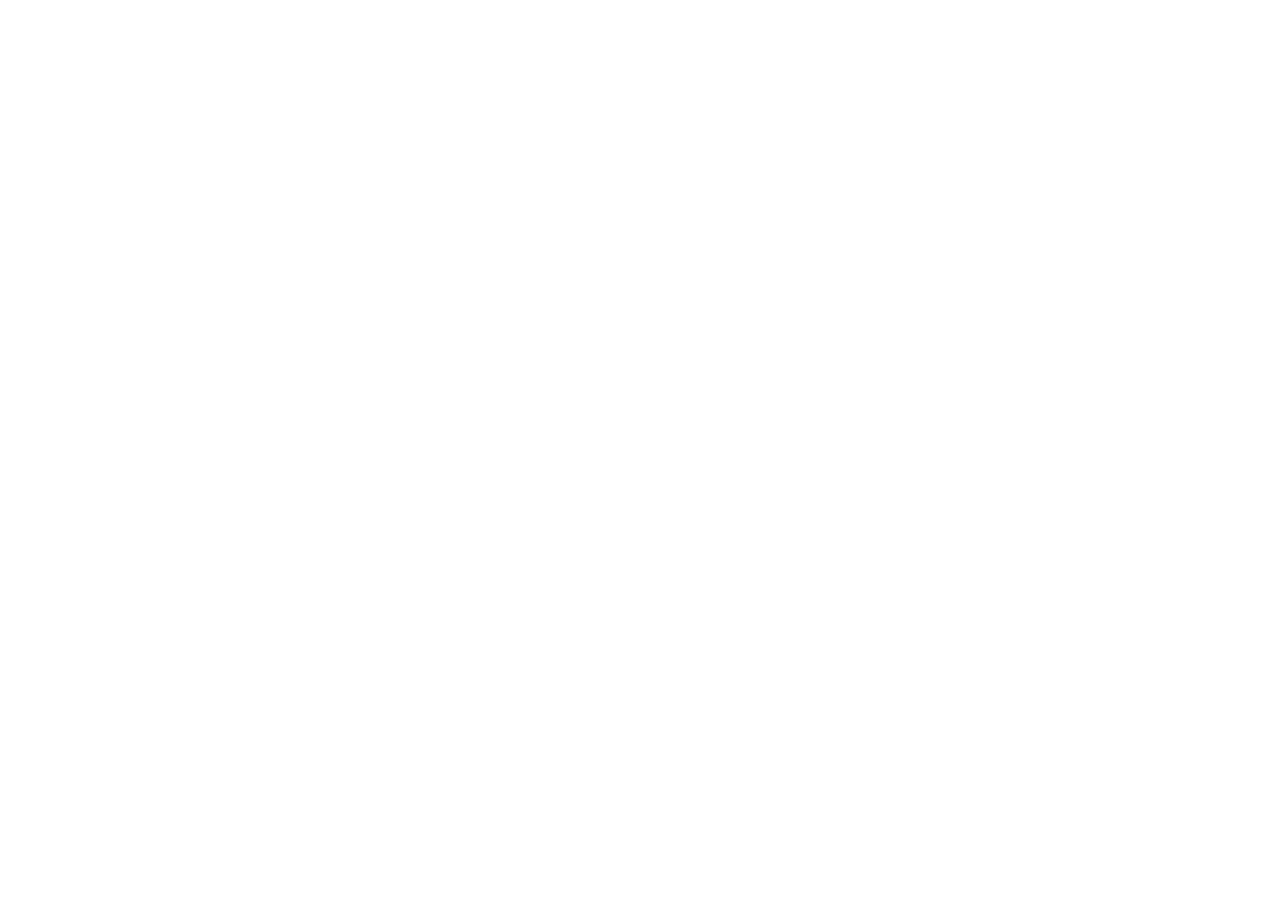
==== signin-signup-page/index.html @ aa52a651 "new project ready for work" ====
<!DOCTYPE html>
<html lang="en">

<head>
    <meta charset="UTF-8">
    <meta name="viewport" content="width=device-width, initial-scale=1.0">

    <!-- ===== CSS ===== -->

    <!-- ===== BOX ICONS ===== -->

</head>


<!--===== MAIN JS =====-->
</body>

</html>
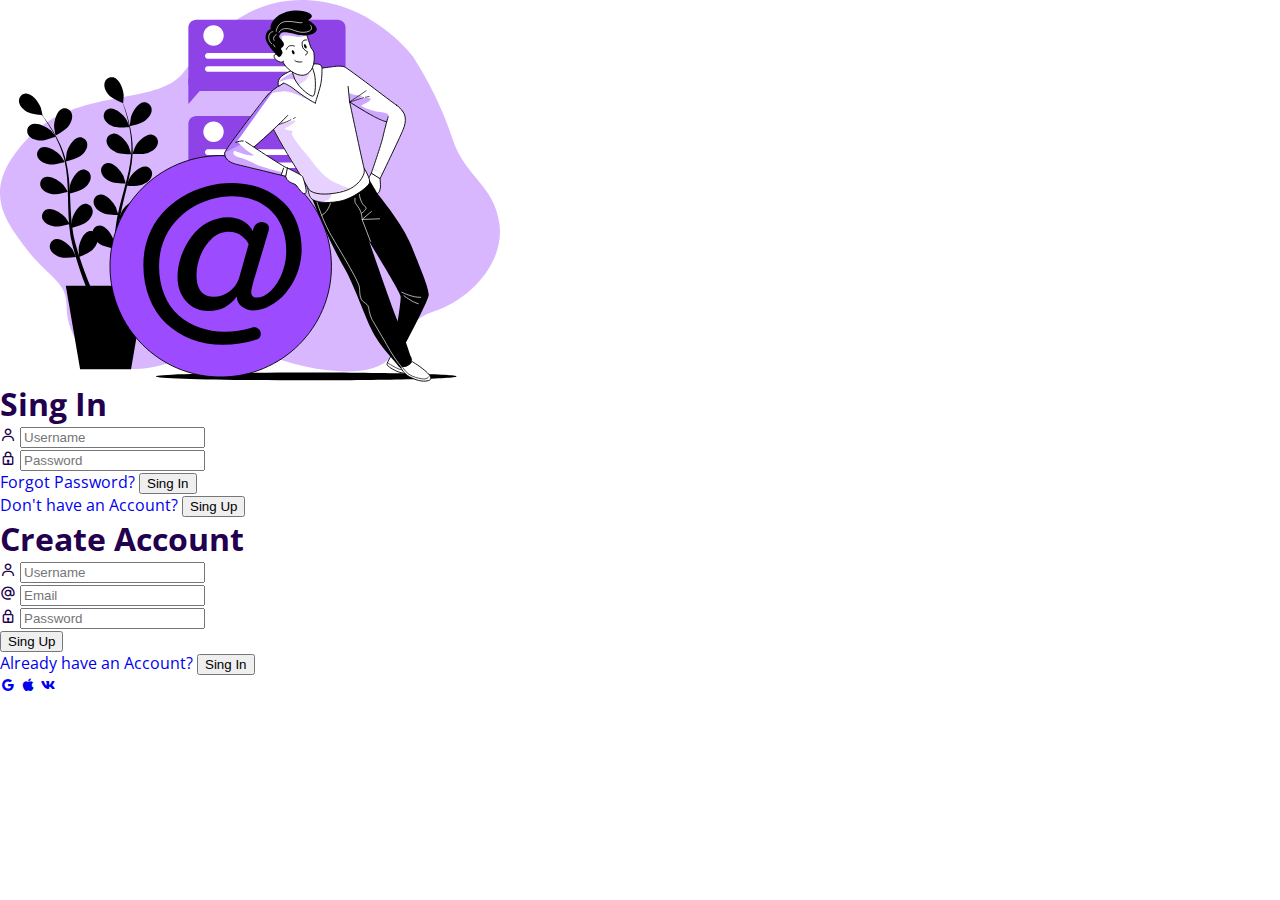
==== commit 7ee55601: "finish html markup" ====
--- a/signin-signup-page/index.html
+++ b/signin-signup-page/index.html
@@ -6,13 +6,88 @@
     <meta name="viewport" content="width=device-width, initial-scale=1.0">
 
     <!-- ===== CSS ===== -->
+    <link rel="stylesheet" href="assets/css/styles.css">
+    <!-- ===== BOX ICONS ===== -->
+    <link href='https://unpkg.com/boxicons@2.0.7/css/boxicons.min.css' rel='stylesheet'>
 
-    <!-- ===== BOX ICONS ===== -->
-
+    <title>Response Login Form SingIn SingUp</title>
 </head>
 
+<body>
+    <div class="login">
+        <div class="login__content">
+            <div class="login__img">
+                <img src="assets/img/img-login.svg" alt="Nice art with boy and @ symbol">
+            </div>
+            <div class="login__forms">
+                <form action="" class="login__register" id="login-in">
+                    <h1 class="login__title">Sing In</h1>
 
-<!--===== MAIN JS =====-->
+                    <div class="login__box">
+                        <i class='bx bx-user login__icon'></i>
+                        <input type="text" placeholder="Username" class="login__input"></input>
+                    </div>
+                    <div class="login__box">
+                        <i class='bx bx-lock login__icon'></i>
+                        <input type="password" placeholder="Password" class="login__input"></input>
+                    </div>
+
+                    <a href="#" class="login__forgot">Forgot Password?</a>
+
+                    <button class="login__button">Sing In</button>
+
+                    <div>
+                        <a href="#" class="login__account">Don't have an Account?</a>
+                        <button class="login__singin" id="sing-up">Sing Up</button>
+                    </div>
+                </form>
+
+                <form action="" class="login__create" id="login-up">
+                    <h1 class="login__title">Create Account</h1>
+
+                    <div class="login__box">
+                        <i class='bx bx-user login__icon'></i>
+                        <input type="text" placeholder="Username" class="login__input"></input>
+                    </div>
+                    <div class="login__box">
+                        <i class='bx bx-at login__icon'></i>
+                        <input type="email" placeholder="Email" class="login__input"></input>
+                    </div>
+                    <div class="login__box">
+                        <i class='bx bx-lock login__icon'></i>
+                        <input type="password" placeholder="Password" class="login__input"></input>
+                    </div>
+
+                    <button class="login__button">Sing Up</button>
+
+                    <div>
+                        <a href="#" class="login__account">Already have an Account?</a>
+                        <button class="login__singup" id="sing-in">Sing In</button>
+                    </div>
+
+                    <div class="login__social">
+                        <a href="#" class="login__social-icon"><i class='bx bxl-google'></i></a>
+                        <a href="#" class="login__social-icon"><i class='bx bxl-apple'></i></a>
+                        <a href="#" class="login__social-icon"><i class='bx bxl-vk' ></i></a>
+                    </div>
+                </form>
+            </div>
+        </div>
+    </div>
+    </div>
+
+
+
+
+
+
+
+
+    <!--===== MAIN JS =====-->
+    <script src="assets/js/main.js"></script>
+
 </body>
 
+
+
 </html>--- a/signin-signup-page/assets/css/styles.css
+++ b/signin-signup-page/assets/css/styles.css
@@ -0,0 +1,68 @@
+/*===== GOOGLE FONTS =====*/
+
+@import url("https://fonts.googleapis.com/css2?family=Open+Sans:wght@400;600;700&display=swap");
+
+/*===== VARIABLES CSS =====*/
+
+:root {
+    /*===== Colores =====*/
+    --first-color: #9d4bff;
+    --first-color-dark: #23004d;
+    --first-color-light: #a49eac;
+    --first-color-lighter: #f2f2f2;
+    /*===== Font and typography =====*/
+    --body-font: "Open Sans", sans-serif;
+    --h1-normal-size: 1.5rem;
+    --normal-font-size: .938rem;
+    --small-font-size: .813rem;
+}
+
+@media screen and (min-width: 768px) {
+     :root {
+        --normal-font-size: 1rem;
+        --small-font-size: .875rem;
+    }
+}
+
+
+/*===== BASE =====*/
+
+*,
+ ::before,
+ ::after {
+    box-sizing: border-box;
+}
+
+body {
+    margin: 0;
+    padding: 0;
+    font-family: var(--body-font);
+    font-size: var(--normal-font-size);
+    color: var(--first-color-dark);
+}
+
+h1 {
+    margin: 0;
+}
+
+a {
+    text-decoration: none;
+}
+
+img {
+    max-width: 100%;
+    height: auto;
+    display: block;
+}
+
+
+/*===== LOGIN =====*/
+
+
+/*Show login*/
+
+
+/*Hidden login*/
+
+
+/* ===== MEDIA QUERIES =====*/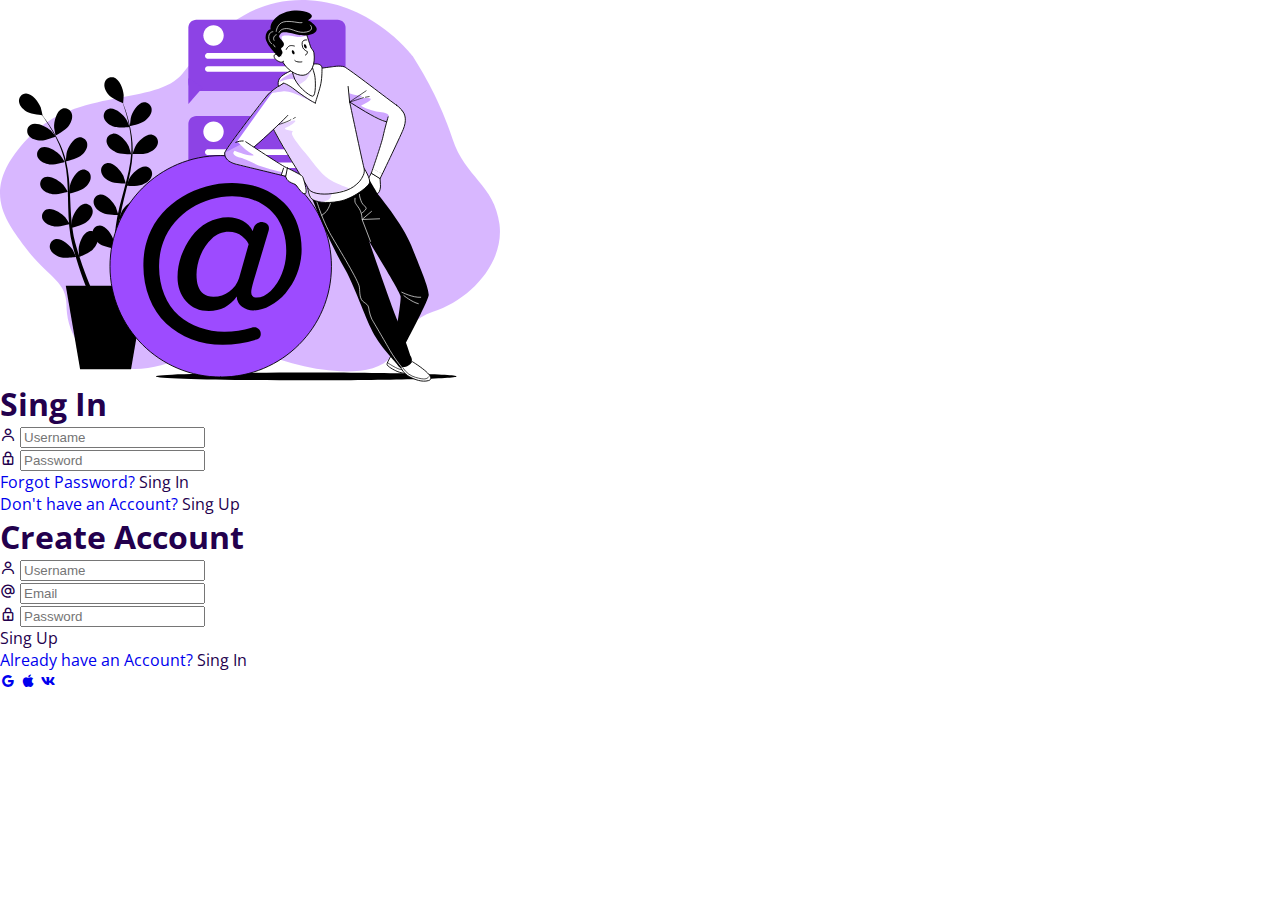
==== commit 4ce07c44: "temporarily replace 'button' to 'a'" ====
--- a/signin-signup-page/index.html
+++ b/signin-signup-page/index.html
@@ -16,9 +16,11 @@
 <body>
     <div class="login">
         <div class="login__content">
+
             <div class="login__img">
                 <img src="assets/img/img-login.svg" alt="Nice art with boy and @ symbol">
             </div>
+
             <div class="login__forms">
                 <form action="" class="login__register" id="login-in">
                     <h1 class="login__title">Sing In</h1>
@@ -34,11 +36,11 @@
 
                     <a href="#" class="login__forgot">Forgot Password?</a>
 
-                    <button class="login__button">Sing In</button>
+                    <a class="login__button">Sing In</a>
 
                     <div>
                         <a href="#" class="login__account">Don't have an Account?</a>
-                        <button class="login__singin" id="sing-up">Sing Up</button>
+                        <a class="login__singin" id="sing-up">Sing Up</a>
                     </div>
                 </form>
 
@@ -58,11 +60,11 @@
                         <input type="password" placeholder="Password" class="login__input"></input>
                     </div>
 
-                    <button class="login__button">Sing Up</button>
+                    <a class="login__button">Sing Up</a>
 
                     <div>
                         <a href="#" class="login__account">Already have an Account?</a>
-                        <button class="login__singup" id="sing-in">Sing In</button>
+                        <a class="login__singup" id="sing-in">Sing In</a>
                     </div>
 
                     <div class="login__social">
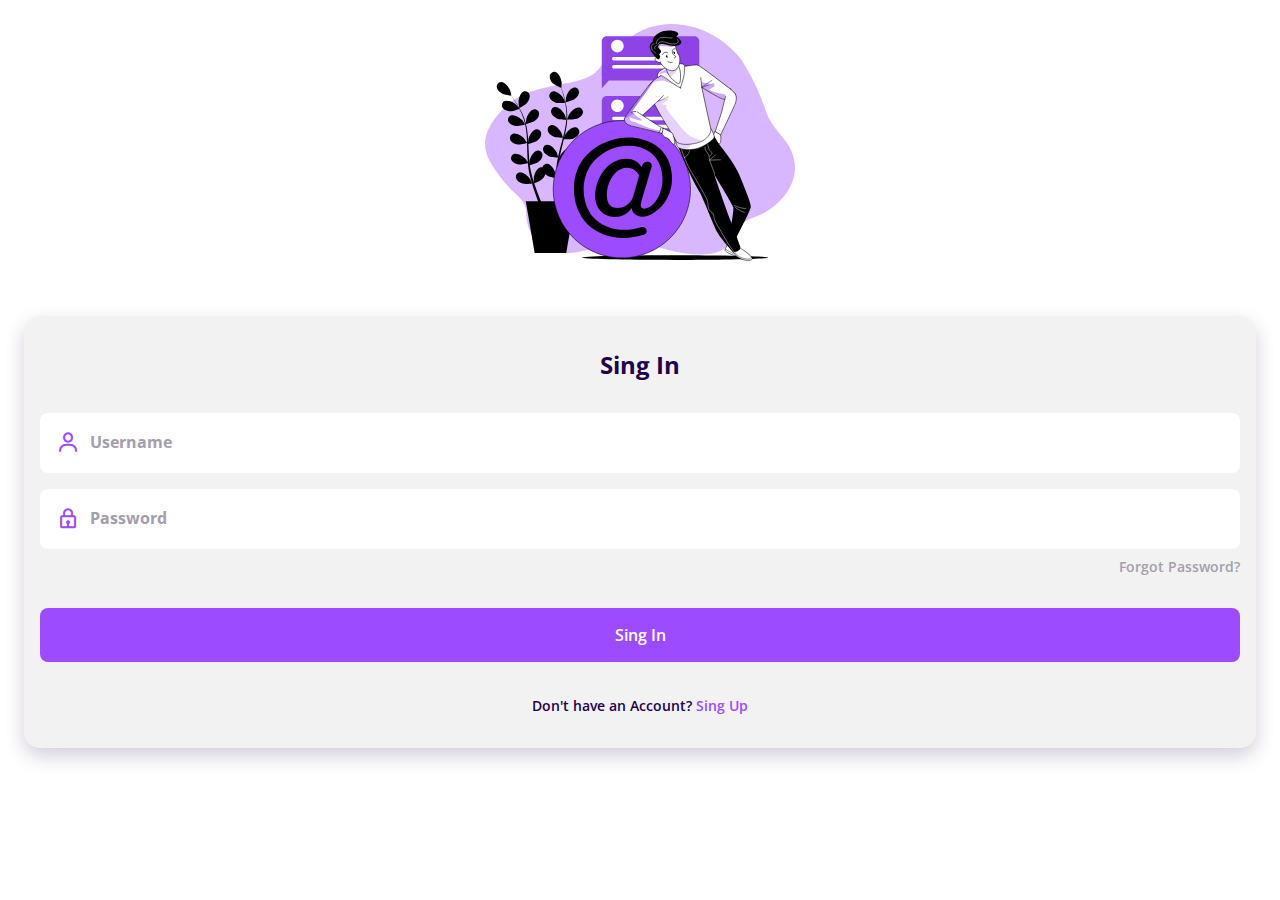
==== commit 72830c03: "add changing animation for singIn-singUp forms" ====
--- a/signin-signup-page/index.html
+++ b/signin-signup-page/index.html
@@ -44,7 +44,7 @@
                     </div>
                 </form>
 
-                <form action="" class="login__create" id="login-up">
+                <form action="" class="login__create none" id="login-up">
                     <h1 class="login__title">Create Account</h1>
 
                     <div class="login__box">
--- a/signin-signup-page/assets/css/styles.css
+++ b/signin-signup-page/assets/css/styles.css
@@ -58,11 +58,158 @@
 
 /*===== LOGIN =====*/
 
+.login {
+    display: grid;
+    grid-template-columns: 100%;
+    height: 100vh;
+    margin-left: 1.5rem;
+    margin-right: 1.5rem;
+}
+
+.login__content {
+    display: grid;
+}
+
+.login__img {
+    justify-self: center;
+}
+
+.login__img img {
+    width: 310px;
+    margin-top: 1.5rem;
+}
+
+.login__forms {
+    position: relative;
+    height: 368px;
+}
+
+.login__register,
+.login__create {
+    position: absolute;
+    width: 100%;
+    bottom: 1rem;
+    background-color: var(--first-color-lighter);
+    padding: 2rem 1rem;
+    border-radius: 1rem;
+    text-align: center;
+    box-shadow: 0 8px 20px rgba(35, 0, 77, .2);
+    animation-duration: .5s;
+    animation-name: animate-login;
+}
+
+@keyframes animate-login {
+    0% {
+        transform: scale(1, 1);
+    }
+    50% {
+        transform: scale(1.03, 1.03);
+    }
+    100% {
+        transform: scale(1, 1);
+    }
+}
+
+.login__title {
+    font-size: var(--h1-normal-size);
+    margin-bottom: 2rem;
+}
+
+.login__box {
+    display: grid;
+    grid-template-columns: max-content 1fr;
+    column-gap: .5rem;
+    padding: 1.125rem 1rem;
+    background-color: #fff;
+    margin-top: 1rem;
+    border-radius: .5rem;
+}
+
+.login__icon {
+    font-size: 1.5rem;
+    color: var(--first-color);
+}
+
+.login__input {
+    border: none;
+    outline: none;
+    font-size: var(--normal-font-size);
+    font-weight: 700;
+    color: var(--first-color-dark);
+}
+
+.login__input::placeholder {
+    font-size: var(--normal-font-size);
+    font-family: var(--body-font);
+    color: var(--first-color-light);
+}
+
+.login__forgot {
+    display: block;
+    width: max-content;
+    margin-left: auto;
+    margin-top: 0.5rem;
+    font-size: var(--small-font-size);
+    font-weight: 600;
+    color: var(--first-color-light);
+}
+
+.login__button {
+    display: block;
+    padding: 1rem;
+    margin: 2rem 0;
+    background-color: var(--first-color);
+    color: #fff;
+    font-weight: 600;
+    text-align: center;
+    border-radius: .5rem;
+    transition: .3s;
+}
+
+.login__button:hover {
+    background-color: var(--first-color-dark);
+}
+
+.login__account,
+.login__singin,
+.login__singup {
+    font-weight: 600;
+    font-size: var(--small-font-size);
+}
+
+.login__account {
+    color: var(--first-color-dark);
+}
+
+.login__singin,
+.login__singup {
+    color: var(--first-color);
+    cursor: pointer;
+}
+
+.login__social {
+    margin-top: 2rem;
+}
+
+.login__social-icon {
+    font-size: 1.5rem;
+    color: var(--first-color-dark);
+    margin: 0 1.5rem;
+}
+
 
 /*Show login*/
 
+.block {
+    display: block;
+}
+
 
 /*Hidden login*/
 
+.none {
+    display: none;
+}
+
 
 /* ===== MEDIA QUERIES =====*/